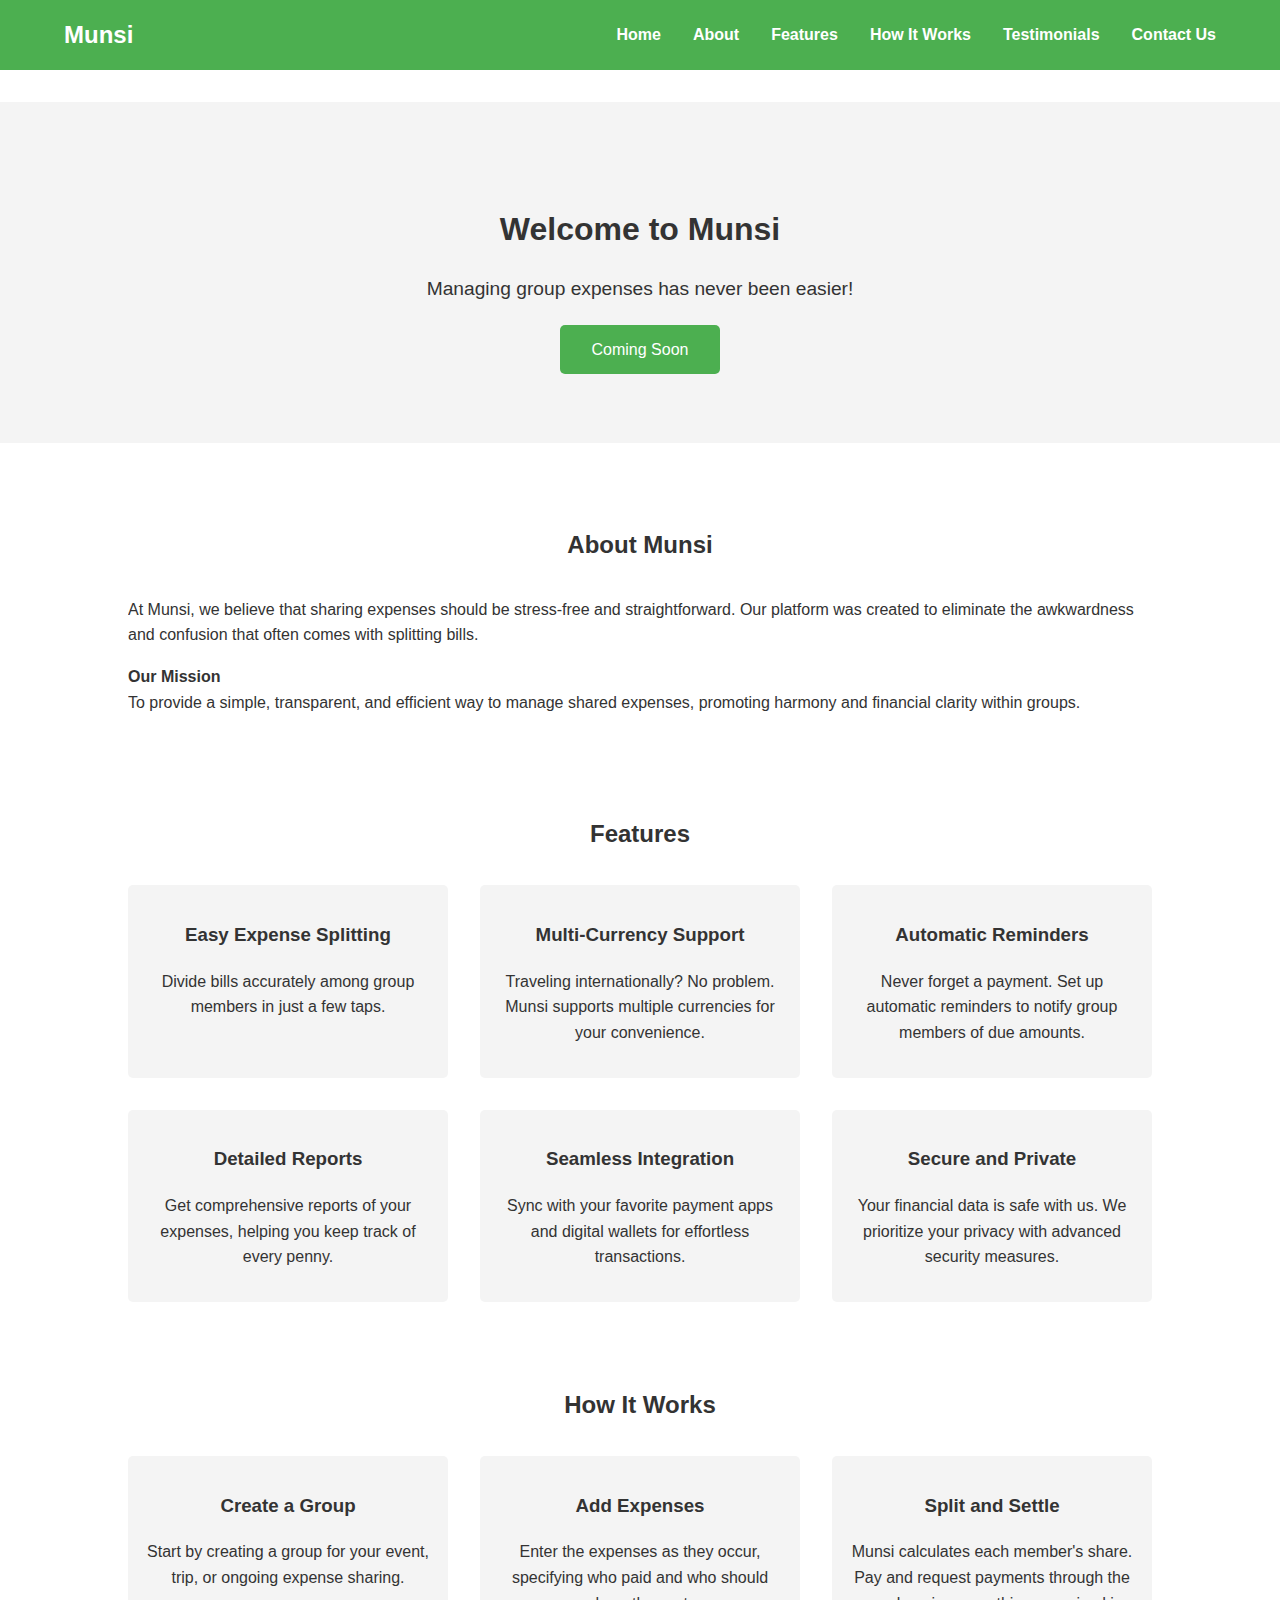
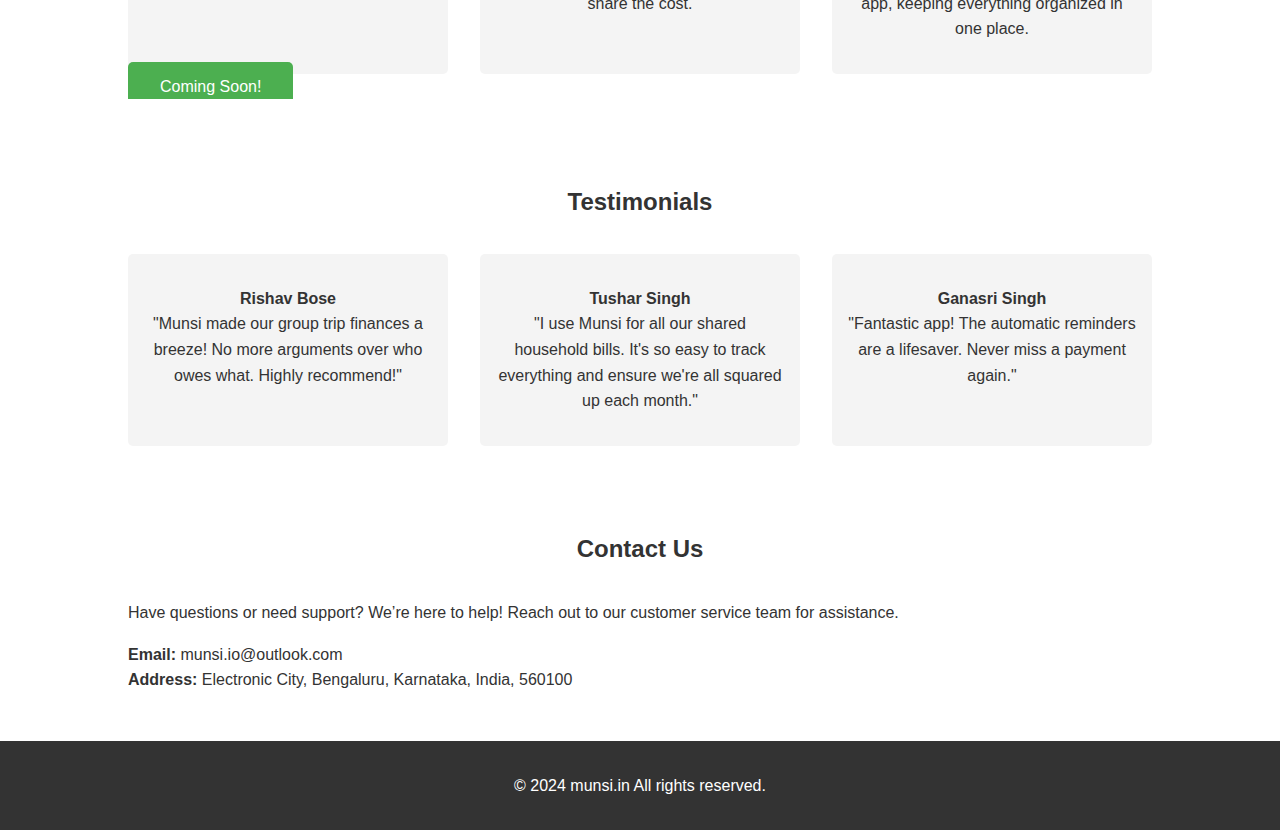
==== index.html @ 8011f896 "Munsi web app created" ====
<!DOCTYPE html>
<html lang="en">

<head>
    <meta charset="UTF-8">
    <meta name="viewport" content="width=device-width, initial-scale=1.0">
    <title>Munsi - Manage Group Expenses Easily</title>
    <link rel="stylesheet" href="styles.css">
</head>

<body>
    <header>
        <nav>
            <div class="logo">Munsi</div>
            <ul class="nav-links">
                <li><a href="#home">Home</a></li>
                <li><a href="#about">About</a></li>
                <li><a href="#features">Features</a></li>
                <li><a href="#how-it-works">How It Works</a></li>
                <li><a href="#testimonials">Testimonials</a></li>
                <li><a href="#contact">Contact Us</a></li>
            </ul>
            <div class="hamburger">
                <div class="line"></div>
                <div class="line"></div>
                <div class="line"></div>
            </div>
        </nav>
    </header>

    <section id="home">
        <div class="hero">
            <h1>Welcome to Munsi</h1>
            <p>Managing group expenses has never been easier!</p>
            <a href="#get-started" class="cta-button">Coming Soon</a>
        </div>
    </section>

    <section id="about">
        <div class="container">
            <h2>About Munsi</h2>
            <p>At Munsi, we believe that sharing expenses should be stress-free and straightforward. Our platform was
                created to eliminate the awkwardness and confusion that often comes with splitting bills.</p>
            <p><strong>Our Mission</strong><br>To provide a simple, transparent, and efficient way to manage shared
                expenses, promoting harmony and financial clarity within groups.</p>
        </div>
    </section>

    <section id="features">
        <div class="container">
            <h2>Features</h2>
            <div class="features-grid">
                <div class="feature">
                    <h3>Easy Expense Splitting</h3>
                    <p>Divide bills accurately among group members in just a few taps.</p>
                </div>
                <div class="feature">
                    <h3>Multi-Currency Support</h3>
                    <p>Traveling internationally? No problem. Munsi supports multiple currencies for your
                        convenience.</p>
                </div>
                <div class="feature">
                    <h3>Automatic Reminders</h3>
                    <p>Never forget a payment. Set up automatic reminders to notify group members of due amounts.
                    </p>
                </div>
                <div class="feature">
                    <h3>Detailed Reports</h3>
                    <p>Get comprehensive reports of your expenses, helping you keep track of every penny.</p>
                </div>
                <div class="feature">
                    <h3>Seamless Integration</h3>
                    <p>Sync with your favorite payment apps and digital wallets for effortless transactions.</p>
                </div>
                <div class="feature">
                    <h3>Secure and Private</h3>
                    <p>Your financial data is safe with us. We prioritize your privacy with advanced security
                        measures.</p>
                </div>
            </div>
        </div>
    </section>

    <section id="how-it-works">
        <div class="container">
            <h2>How It Works</h2>
            <div class="steps">
                <div class="step">
                    <h3>Create a Group</h3>
                    <p>Start by creating a group for your event, trip, or ongoing expense sharing.</p>
                </div>
                <div class="step">
                    <h3>Add Expenses</h3>
                    <p>Enter the expenses as they occur, specifying who paid and who should share the cost.</p>
                </div>
                <div class="step">
                    <h3>Split and Settle</h3>
                    <p>Munsi calculates each member's share. Pay and request payments through the app, keeping
                        everything organized in one place.</p>
                </div>
            </div>
            <a href="#" class="cta-button">Coming Soon!</a>
        </div>
    </section>

    <section id="testimonials">
        <div class="container">
            <h2>Testimonials</h2>
            <div class="testimonials-grid">
                <div class="testimonial">
                    <p><strong>Rishav Bose</strong><br>"Munsi made our group trip finances a breeze! No more
                        arguments over who owes what. Highly recommend!"</p>
                </div>
                <div class="testimonial">
                    <p><strong>Tushar Singh</strong><br>"I use Munsi for all our shared household bills. It's so
                        easy to track everything and ensure we're all squared up each month."</p>
                </div>
                <div class="testimonial">
                    <p><strong>Ganasri Singh</strong><br>"Fantastic app! The automatic reminders are a lifesaver. Never
                        miss a payment again."</p>
                </div>
            </div>
        </div>
    </section>

    <section id="contact">
        <div class="container">
            <h2>Contact Us</h2>
            <p>Have questions or need support? We’re here to help! Reach out to our customer service team for
                assistance.</p>
            <p><strong>Email:</strong> munsi.io@outlook.com<br><strong>Address:</strong> Electronic City, Bengaluru,
                Karnataka, India, 560100</p>
            <!-- <div class="social-links">
                <a href="#">Facebook</a>
                <a href="#">Twitter</a>
                <a href="#">Instagram</a>
                <a href="#">LinkedIn</a>
            </div> -->
        </div>
    </section>

    <footer>
        <div class="container">
            <p>© 2024 munsi.in All rights reserved.</p>
            <!-- <div class="footer-links">
                <a href="#">Privacy Policy</a>
                <a href="#">Terms of Service</a>
            </div> -->
        </div>
    </footer>
</body>
<script src="./script.js"></script>

</html>
---- styles.css ----
body {
    font-family: Arial, sans-serif;
    margin: 0;
    padding: 0;
    color: #333;
    line-height: 1.6;
}

header {
    background: #4CAF50;
    color: #fff;
    padding: 1rem 0;
}

header nav {
    display: flex;
    justify-content: space-between;
    align-items: center;
    width: 90%;
    margin: auto;
}

header .logo {
    font-size: 1.5rem;
    font-weight: bold;
}

header ul {
    list-style: none;
    display: flex;
    margin: 0;
}

header ul li {
    margin-left: 2rem;
}

header ul li a {
    color: #fff;
    text-decoration: none;
    font-weight: bold;
}

.hamburger {
    display: none;
    flex-direction: column;
    cursor: pointer;
}

.hamburger .line {
    width: 25px;
    height: 3px;
    background: #fff;
    margin: 4px;
}

section {
    padding: 2rem 0;
}

.hero {
    text-align: center;
    padding: 5rem 0;
    background: #f4f4f4;
}

.hero h1 {
    margin-bottom: 1rem;
}

.hero p {
    font-size: 1.2rem;
    margin-bottom: 2rem;
}

.cta-button {
    background: #4CAF50;
    color: #fff;
    padding: 1rem 2rem;
    text-decoration: none;
    border-radius: 5px;
}

.container {
    width: 80%;
    margin: auto;
    overflow: hidden;
}

h2 {
    text-align: center;
    margin-bottom: 2rem;
}

.features-grid,
.testimonials-grid,
.steps {
    display: grid;
    grid-template-columns: repeat(auto-fit, minmax(250px, 1fr));
    gap: 2rem;
}

.feature,
.testimonial,
.step {
    background: #f4f4f4;
    padding: 1rem;
    border-radius: 5px;
    text-align: center;
}

.social-links {
    text-align: center;
    margin-top: 1rem;
}

.social-links a {
    margin: 0 0.5rem;
    text-decoration: none;
    color: #4CAF50;
}

footer {
    background: #333;
    color: #fff;
    text-align: center;
    padding: 1rem 0;
}

footer .footer-links a {
    color: #fff;
    margin: 0 0.5rem;
    text-decoration: none;
}

/* Responsive Design */

@media (max-width: 768px) {
    .nav-links {
        display: none;
        flex-direction: column;
        width: 100%;
    }

    .nav-links.open {
        display: flex;
    }

    header ul {
        flex-direction: column;
        width: 100%;
    }

    header ul li {
        margin: 1rem 0;
    }

    .hamburger {
        display: flex;
    }
}
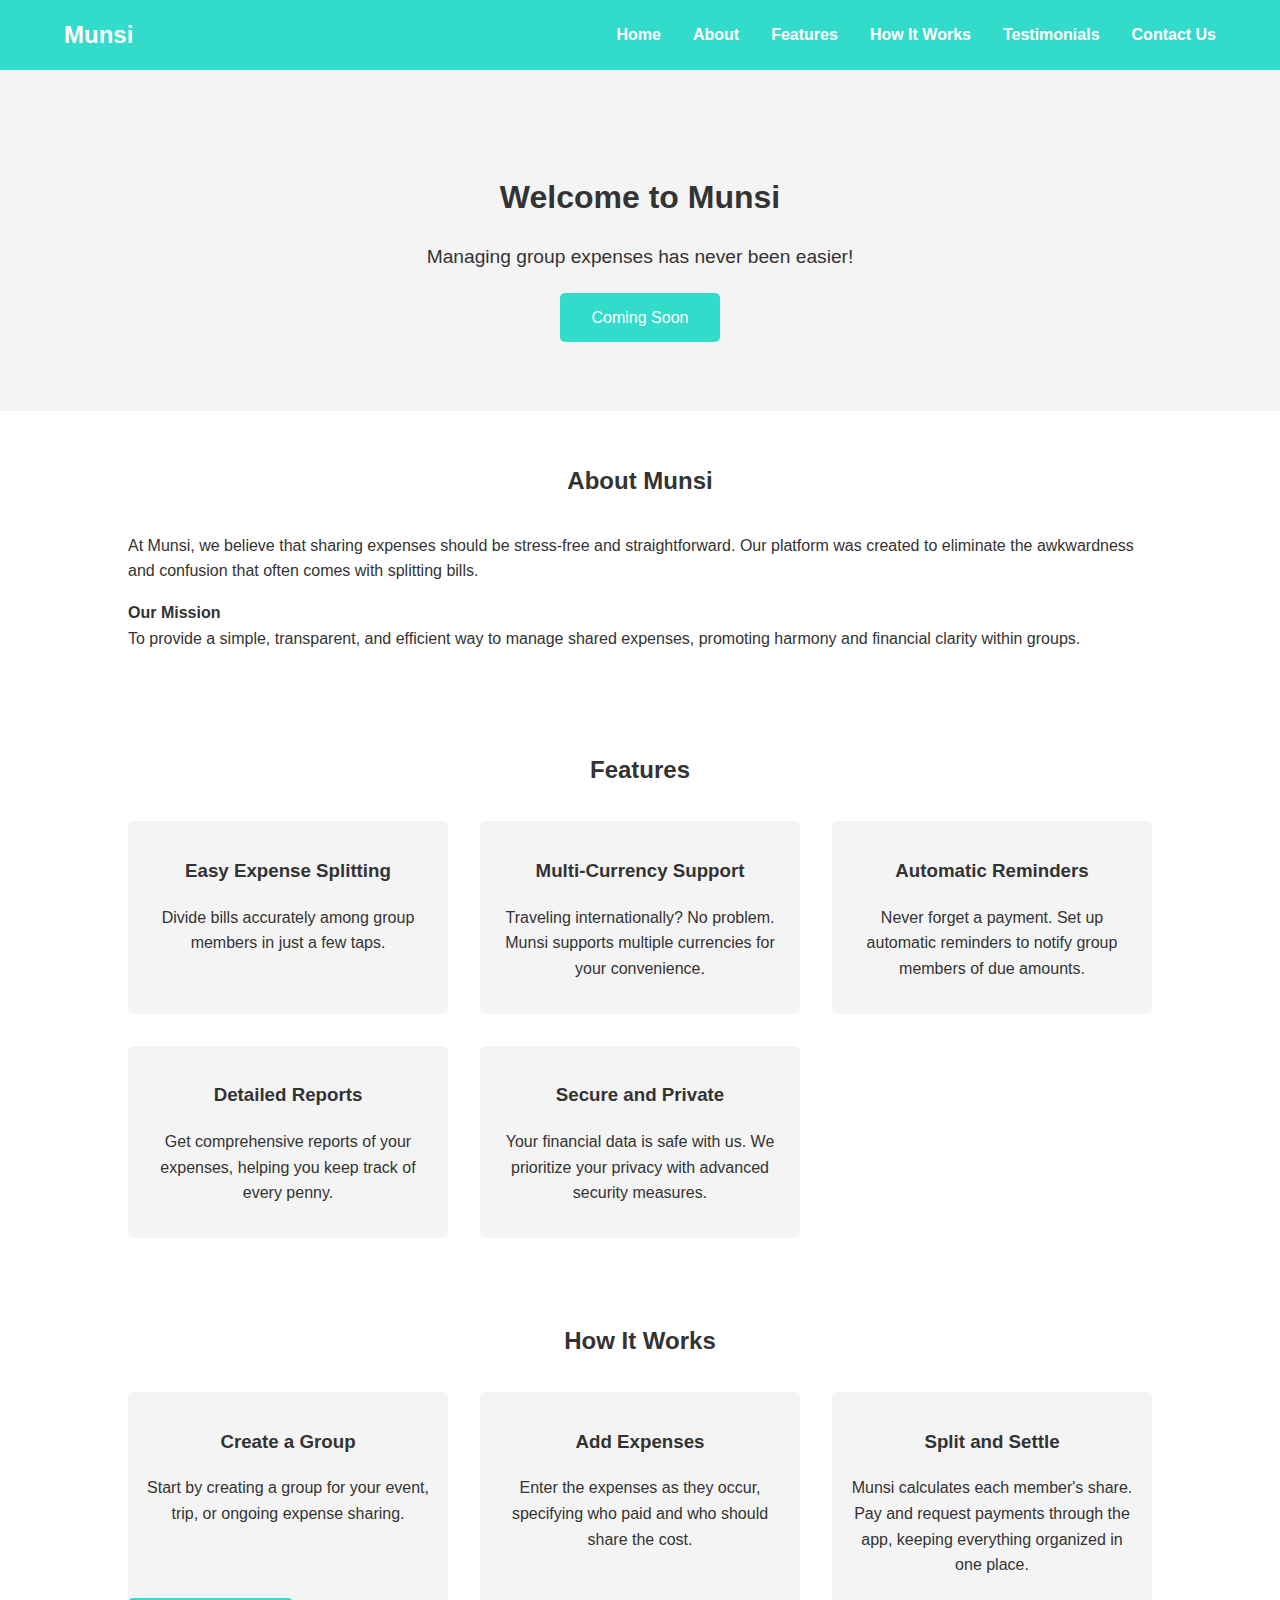
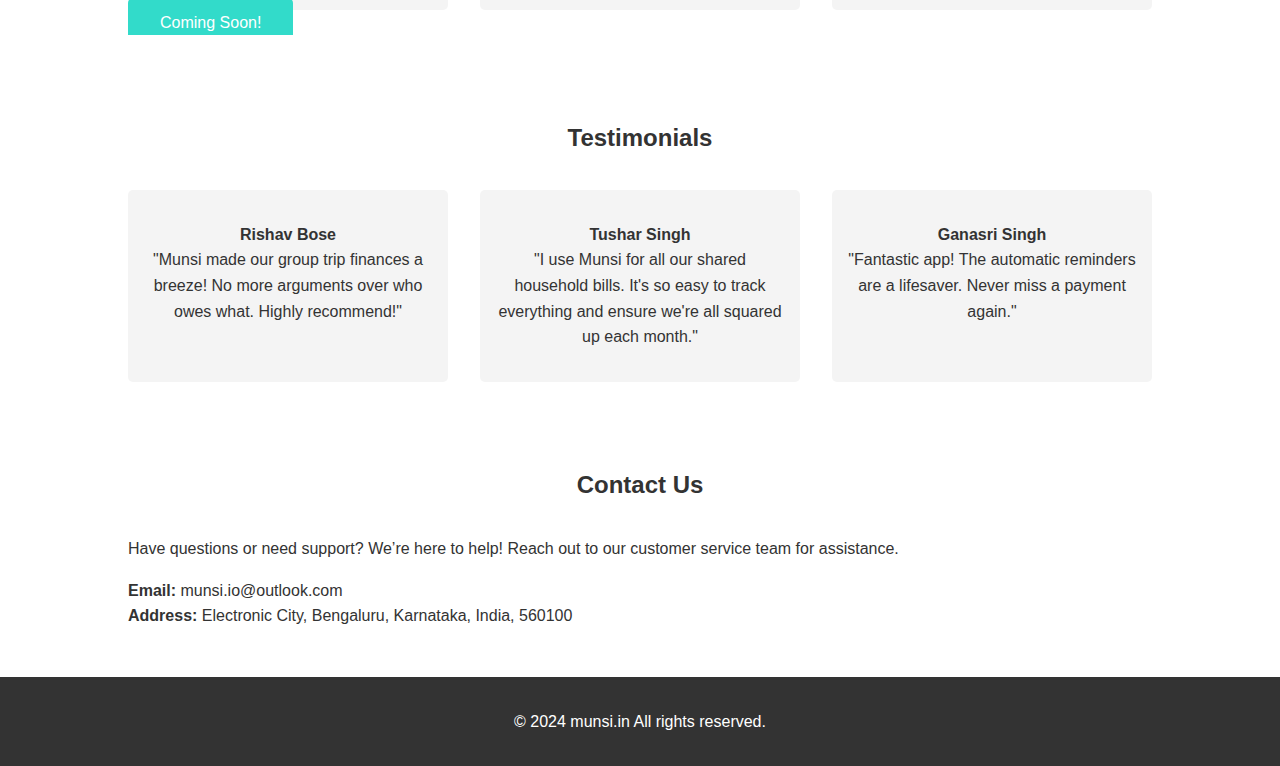
==== commit 122125b7: "Feat: day, night theme added" ====
--- a/index.html
+++ b/index.html
@@ -28,12 +28,10 @@
         </nav>
     </header>
 
-    <section id="home">
-        <div class="hero">
-            <h1>Welcome to Munsi</h1>
-            <p>Managing group expenses has never been easier!</p>
-            <a href="#get-started" class="cta-button">Coming Soon</a>
-        </div>
+    <section id="home" class="hero">
+        <h1>Welcome to Munsi</h1>
+        <p>Managing group expenses has never been easier!</p>
+        <a href="#" class="cta-button">Coming Soon</a>
     </section>
 
     <section id="about">
@@ -67,10 +65,6 @@
                 <div class="feature">
                     <h3>Detailed Reports</h3>
                     <p>Get comprehensive reports of your expenses, helping you keep track of every penny.</p>
-                </div>
-                <div class="feature">
-                    <h3>Seamless Integration</h3>
-                    <p>Sync with your favorite payment apps and digital wallets for effortless transactions.</p>
                 </div>
                 <div class="feature">
                     <h3>Secure and Private</h3>
--- a/styles.css
+++ b/styles.css
@@ -1,14 +1,30 @@
+:root {
+    --primary-color: #32dbca;
+    /* Green */
+    --secondary-color: #f4f4f4;
+    /* Light Grey */
+    --text-color: #333;
+    /* Dark Grey */
+    --background-color: #fff;
+    /* White */
+}
+
 body {
     font-family: Arial, sans-serif;
     margin: 0;
     padding: 0;
-    color: #333;
+    color: var(--text-color);
     line-height: 1.6;
+    background-color: var(--background-color);
+}
+
+.p-0 {
+    padding: 0px;
 }
 
 header {
-    background: #4CAF50;
-    color: #fff;
+    background: var(--primary-color);
+    color: var(--background-color);
     padding: 1rem 0;
 }
 
@@ -36,7 +52,7 @@
 }
 
 header ul li a {
-    color: #fff;
+    color: var(--background-color);
     text-decoration: none;
     font-weight: bold;
 }
@@ -50,7 +66,7 @@
 .hamburger .line {
     width: 25px;
     height: 3px;
-    background: #fff;
+    background: var(--background-color);
     margin: 4px;
 }
 
@@ -61,7 +77,7 @@
 .hero {
     text-align: center;
     padding: 5rem 0;
-    background: #f4f4f4;
+    background: var(--secondary-color);
 }
 
 .hero h1 {
@@ -74,8 +90,8 @@
 }
 
 .cta-button {
-    background: #4CAF50;
-    color: #fff;
+    background: var(--primary-color);
+    color: var(--background-color);
     padding: 1rem 2rem;
     text-decoration: none;
     border-radius: 5px;
@@ -103,7 +119,7 @@
 .feature,
 .testimonial,
 .step {
-    background: #f4f4f4;
+    background: var(--secondary-color);
     padding: 1rem;
     border-radius: 5px;
     text-align: center;
@@ -117,23 +133,21 @@
 .social-links a {
     margin: 0 0.5rem;
     text-decoration: none;
-    color: #4CAF50;
+    color: var(--primary-color);
 }
 
 footer {
-    background: #333;
-    color: #fff;
+    background: var(--text-color);
+    color: var(--background-color);
     text-align: center;
     padding: 1rem 0;
 }
 
 footer .footer-links a {
-    color: #fff;
+    color: var(--background-color);
     margin: 0 0.5rem;
     text-decoration: none;
 }
-
-/* Responsive Design */
 
 @media (max-width: 768px) {
     .nav-links {
@@ -158,4 +172,46 @@
     .hamburger {
         display: flex;
     }
+}
+
+@media (prefers-color-scheme: dark) {
+    :root {
+        --primary-color: #1e1e1e;
+        /* Dark Grey */
+        --secondary-color: #333;
+        /* Medium Grey */
+        --text-color: #f4f4f4;
+        --text-color-light: #c1c1c1;
+        /* Light Grey */
+        --background-color: #121212;
+        /* Very Dark Grey */
+    }
+
+    body {
+        color: var(--text-color);
+        background-color: var(--background-color);
+    }
+
+    header {
+        background: var(--primary-color);
+        color: var(--text-color);
+    }
+
+    header ul li a {
+        color: var(--text-color-light);
+    }
+
+    .hamburger .line {
+        background: var(--text-color-light);
+    }
+
+    .cta-button {
+        background: var(--primary-color);
+        color: var(--text-color);
+    }
+
+    footer {
+        background: var(--primary-color);
+        color: var(--text-color);
+    }
 }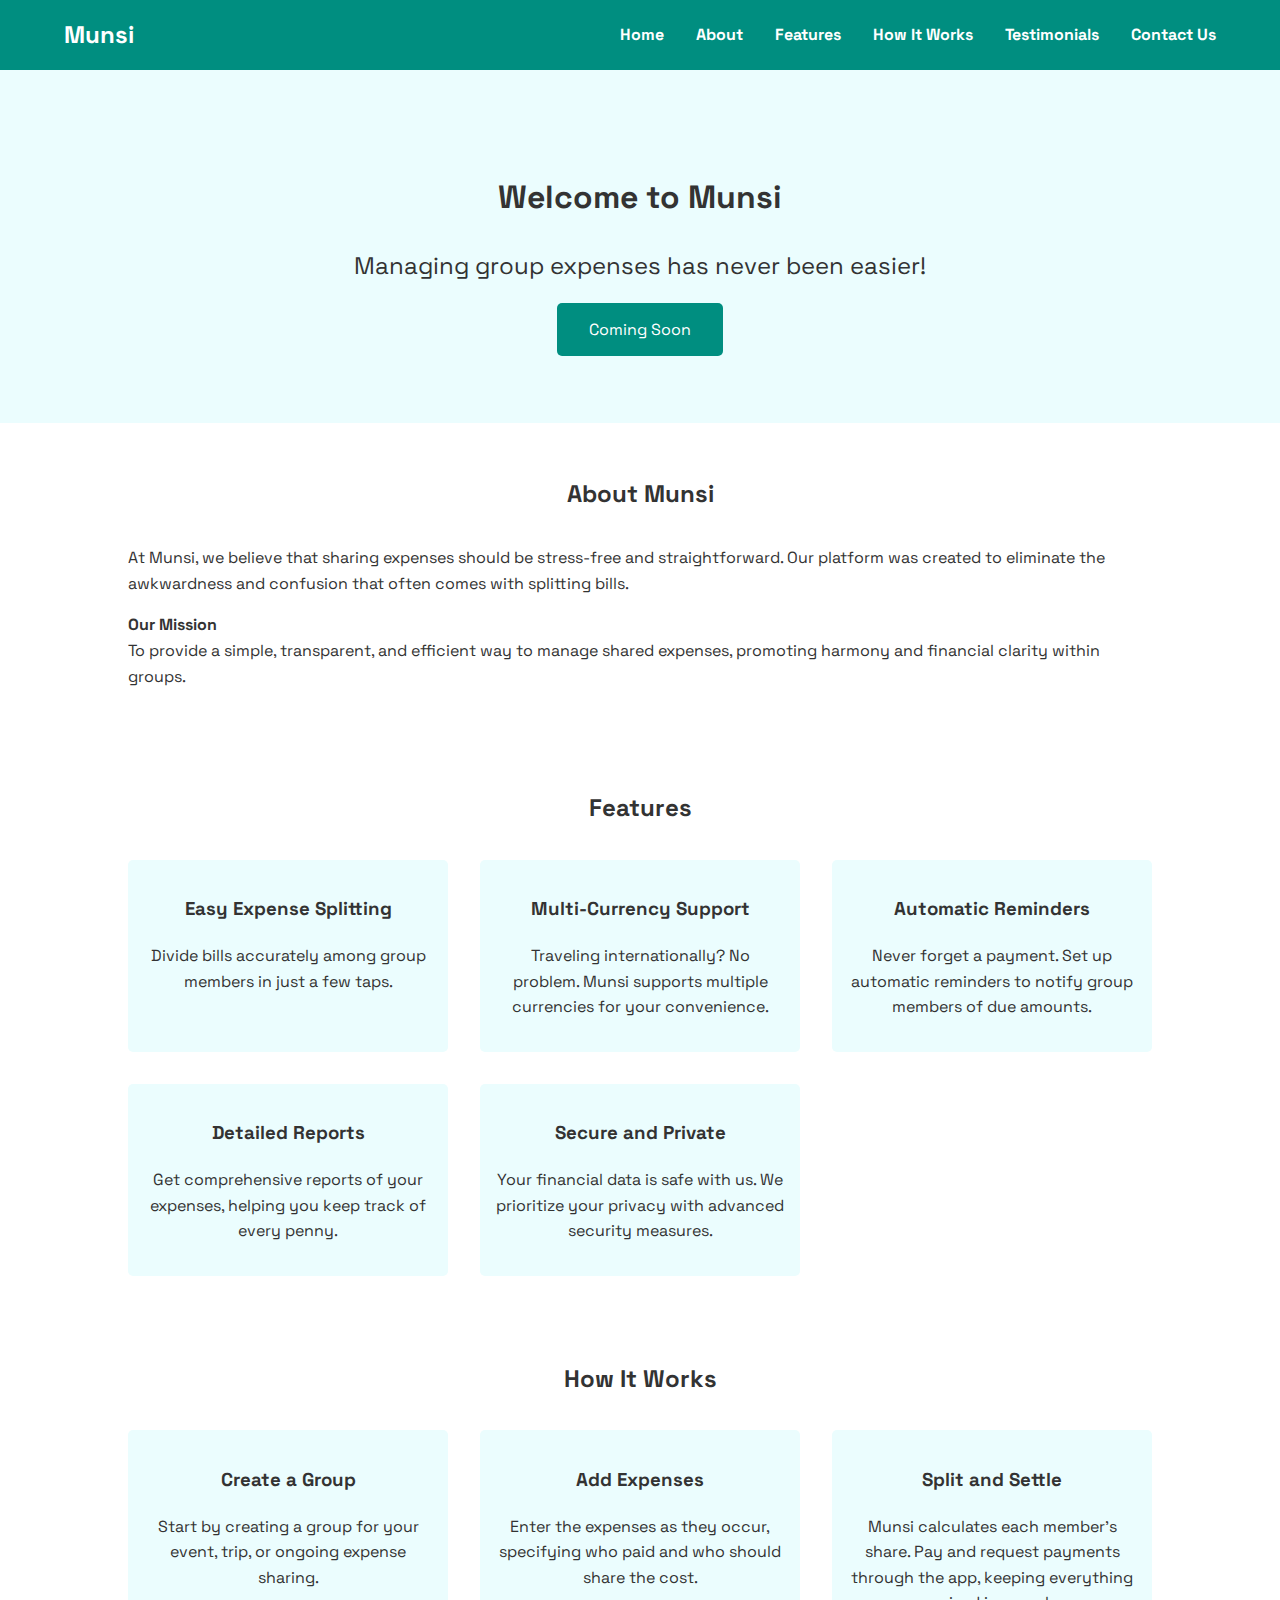
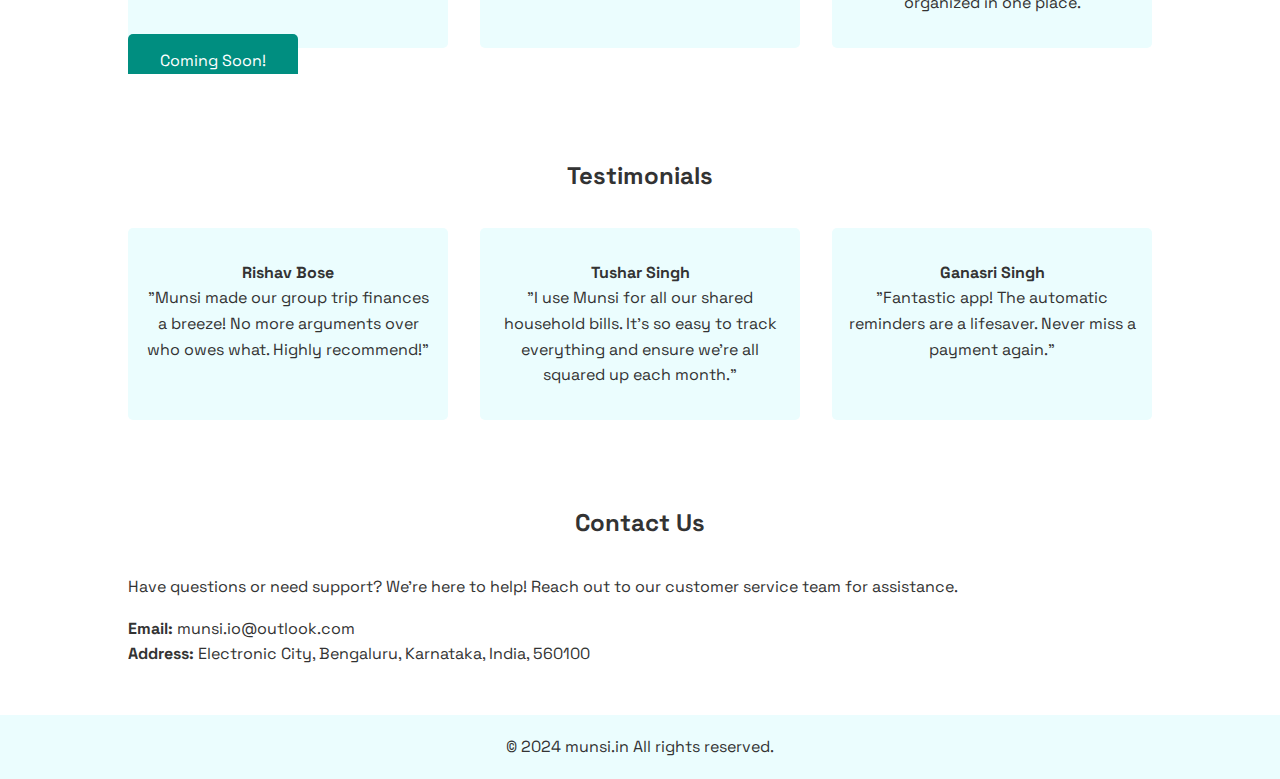
==== commit a60fbfa4: "Merge pull request #2 from munsiji/develop" ====
--- a/index.html
+++ b/index.html
@@ -134,7 +134,7 @@
     </section>
 
     <footer>
-        <div class="container">
+        <div class="footer">
             <p>© 2024 munsi.in All rights reserved.</p>
             <!-- <div class="footer-links">
                 <a href="#">Privacy Policy</a>
--- a/styles.css
+++ b/styles.css
@@ -1,7 +1,9 @@
+@import url('https://fonts.googleapis.com/css2?family=Space+Grotesk:wght@300..700&display=swap');
+
 :root {
-    --primary-color: #32dbca;
+    --primary-color: #008e80;
     /* Green */
-    --secondary-color: #f4f4f4;
+    --secondary-color: #ebfdfe;
     /* Light Grey */
     --text-color: #333;
     /* Dark Grey */
@@ -10,7 +12,7 @@
 }
 
 body {
-    font-family: Arial, sans-serif;
+    font-family: "Space Grotesk", sans-serif;
     margin: 0;
     padding: 0;
     color: var(--text-color);
@@ -85,7 +87,7 @@
 }
 
 .hero p {
-    font-size: 1.2rem;
+    font-size: 1.5rem;
     margin-bottom: 2rem;
 }
 
@@ -137,10 +139,10 @@
 }
 
 footer {
-    background: var(--text-color);
-    color: var(--background-color);
-    text-align: center;
-    padding: 1rem 0;
+    background: var(--secondary-color);
+    color: var(--text-color);
+    text-align: center;
+    padding: 0.2rem 0;
 }
 
 footer .footer-links a {
